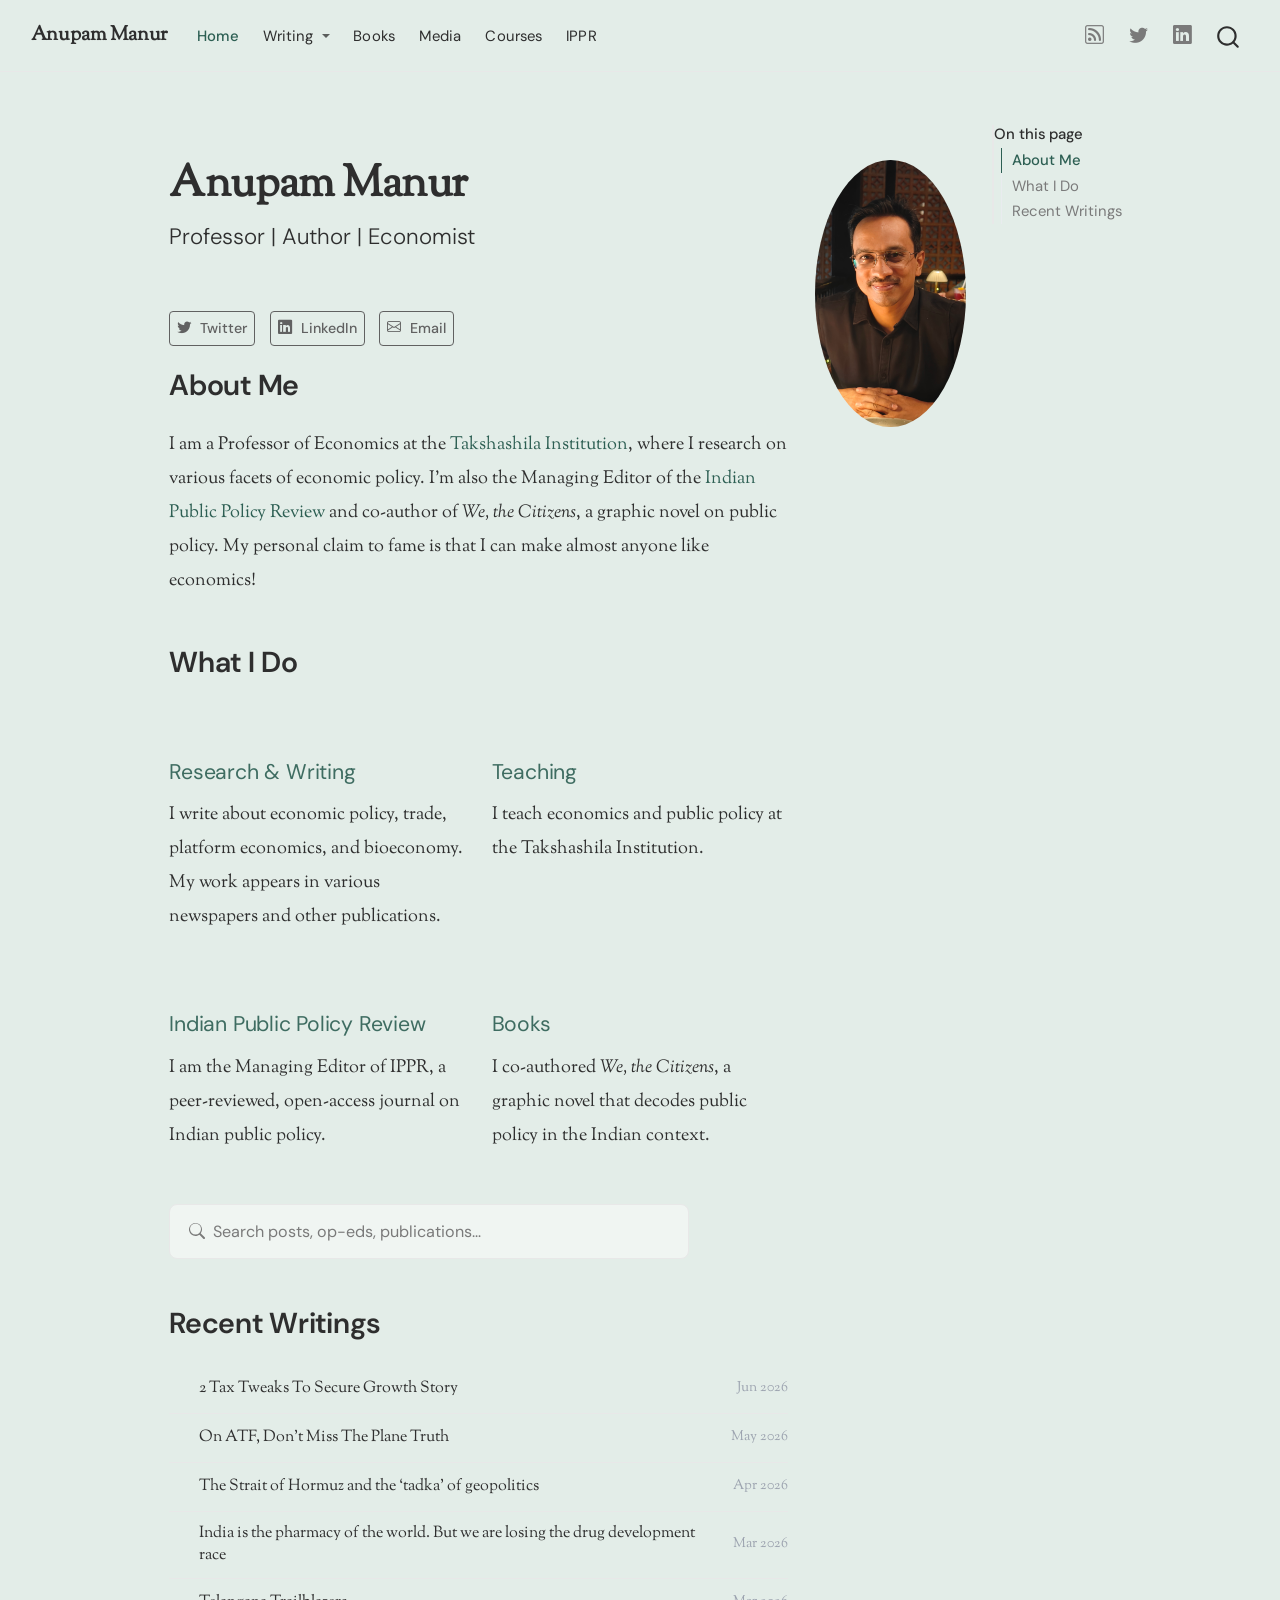
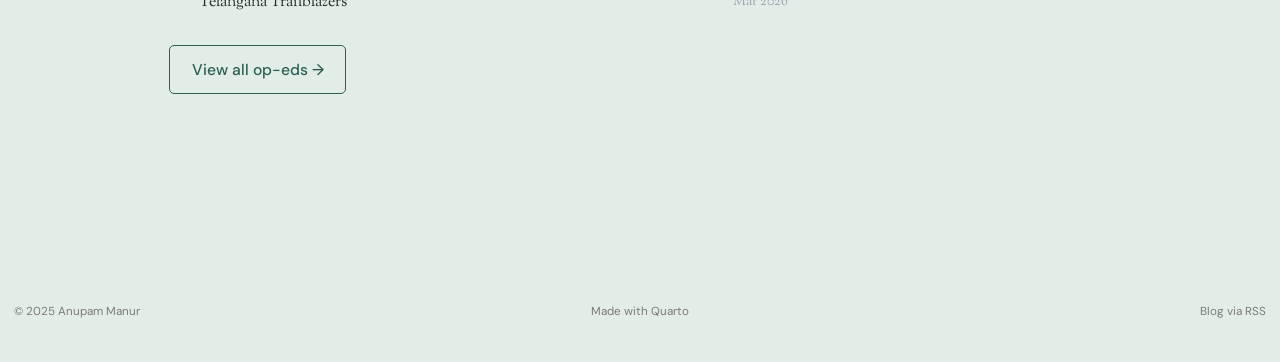
==== index.html @ e7275fc6 "deploy: 4b69097548374a6cdf8bc4b84822135b576e2208" ====
<!DOCTYPE html>
<html xmlns="http://www.w3.org/1999/xhtml" lang="en" xml:lang="en"><head>

<meta charset="utf-8">
<meta name="generator" content="quarto-1.10.18">

<meta name="viewport" content="width=device-width, initial-scale=1.0, user-scalable=yes">


<title>Anupam Manur</title>
<style>
/* Default styles provided by pandoc.
** See https://pandoc.org/MANUAL.html#variables-for-html for config info.
*/
span.smallcaps{font-variant: small-caps;}
div.columns{display: flex; gap: 1.5em;}
div.column{flex: auto;}
@media screen {
div.columns{gap: min(4vw, 1.5em);}
div.column{overflow-x: auto;}
}
div.hanging-indent{margin-left: 1.5em; text-indent: -1.5em;}
ul.task-list{list-style: none;}
ul.task-list li input[type="checkbox"] {
  width: 0.8em;
  margin: 0 0.8em 0.2em -1em; /* quarto-specific, see https://github.com/quarto-dev/quarto-cli/issues/4556 */ 
  vertical-align: middle;
}
</style>


<script src="site_libs/quarto-nav/quarto-nav.js"></script>
<script src="site_libs/quarto-nav/headroom.min.js"></script>
<script src="site_libs/clipboard/clipboard.min.js"></script>
<script src="site_libs/quarto-search/autocomplete.umd.js"></script>
<script src="site_libs/quarto-search/fuse.min.js"></script>
<script src="site_libs/quarto-search/quarto-search.js"></script>
<meta name="quarto:offset" content="./">
<link href="./images/favicon.png" rel="icon" type="image/png">
<script src="site_libs/quarto-listing/list.min.js"></script>
<script src="site_libs/quarto-listing/quarto-listing.js"></script>
<script src="site_libs/quarto-html/quarto.js" type="module"></script>
<script src="site_libs/quarto-html/tabsets/tabsets.js" type="module"></script>
<script src="site_libs/quarto-html/popper.min.js"></script>
<script src="site_libs/quarto-html/tippy.umd.min.js"></script>
<link href="site_libs/quarto-html/tippy.css" rel="stylesheet">
<link href="site_libs/quarto-html/quarto-syntax-highlighting-64a204ab8560d761af7679ceaba22944.css" rel="stylesheet" id="quarto-text-highlighting-styles">
<script src="site_libs/bootstrap/bootstrap.min.js"></script>
<link href="site_libs/bootstrap/bootstrap-icons.css" rel="stylesheet">
<link href="site_libs/bootstrap/bootstrap-9bad18fc41959d80c1f8cc2a6e03bcaa.min.css" rel="stylesheet" append-hash="true" id="quarto-bootstrap" data-mode="light">
<script id="quarto-search-options" type="application/json">{
  "location": "navbar",
  "copy-button": false,
  "collapse-after": 3,
  "panel-placement": "end",
  "type": "overlay",
  "limit": 50,
  "keyboard-shortcut": [
    "f",
    "/",
    "s"
  ],
  "show-item-context": false,
  "language": {
    "search-no-results-text": "No results",
    "search-matching-documents-text": "matching documents",
    "search-copy-link-title": "Copy link to search",
    "search-hide-matches-text": "Hide additional matches",
    "search-more-match-text": "more match in this document",
    "search-more-matches-text": "more matches in this document",
    "search-clear-button-title": "Clear",
    "search-text-placeholder": "",
    "search-detached-cancel-button-title": "Cancel",
    "search-submit-button-title": "Submit",
    "search-label": "Search"
  }
}</script>
<script>

  window.document.addEventListener("DOMContentLoaded", function (_event) {
    const listingTargetEl = window.document.querySelector('#listing-recent-writings .list');
    if (!listingTargetEl) {
      // No listing discovered, do not attach.
      return; 
    }

    const options = {
      valueNames: ['listing-title','listing-date','listing-description','listing-categories',{ data: ['index'] },{ data: ['categories'] },{ data: ['listing-date-sort'] }],
      page: 25,
    pagination: { item: "<li class='page-item'><a class='page page-link' href='#'></a></li>" },
      searchColumns: ["listing-title","listing-date","listing-description","listing-categories"],
    };

    window['quarto-listings'] = window['quarto-listings'] || {};
    window['quarto-listings']['listing-recent-writings'] = new List('listing-recent-writings', options);

    if (window['quarto-listing-loaded']) {
      window['quarto-listing-loaded']();
    }
  });

  window.addEventListener('hashchange',() => {
    if (window['quarto-listing-loaded']) {
      window['quarto-listing-loaded']();
    }
  })
  </script>
<script async="" src="https://www.googletagmanager.com/gtag/js?id=G-LBS91V0JQH"></script>

<script type="text/javascript">

window.dataLayer = window.dataLayer || [];
function gtag(){dataLayer.push(arguments);}
gtag('js', new Date());
gtag('config', 'G-LBS91V0JQH', { 'anonymize_ip': true});
</script>
<style>html{ scroll-behavior: smooth; }</style>

  <script src="https://cdnjs.cloudflare.com/polyfill/v3/polyfill.min.js?features=es6"></script>
  <script defer="" src="https://cdn.jsdelivr.net/npm/mathjax@4/tex-chtml.js" type="text/javascript"></script>

<script type="text/javascript">
const typesetMath = (el) => {
  if (window.MathJax) {
    // MathJax Typeset
    window.MathJax.typeset([el]);
  } else if (window.katex) {
    // KaTeX Render
    var mathElements = el.getElementsByClassName("math");
    var macros = [];
    for (var i = 0; i < mathElements.length; i++) {
      var texText = mathElements[i].firstChild;
      if (mathElements[i].tagName == "SPAN" && texText && texText.data) {
        window.katex.render(texText.data, mathElements[i], {
          displayMode: mathElements[i].classList.contains('display'),
          throwOnError: false,
          macros: macros,
          fleqn: false
        });
      }
    }
  }
}
window.Quarto = {
  typesetMath
};
</script>

<meta property="og:title" content="Anupam Manur">
<meta property="og:description" content="Economics professor, author, and policy researcher at the Takshashila Institution. Research on economic policy, trade, platform economics, and bioeconomy.">
<meta property="og:image" content="https://anupammanur.com/images/anupam-profile.jpeg">
<meta property="og:site_name" content="Anupam Manur">
<meta name="twitter:title" content="Anupam Manur">
<meta name="twitter:description" content="Economics professor, author, and policy researcher at the Takshashila Institution. Research on economic policy, trade, platform economics, and bioeconomy.">
<meta name="twitter:image" content="https://anupammanur.com/images/anupam-profile.jpeg">
<meta name="twitter:creator" content="@anupammanur">
<meta name="twitter:card" content="summary_large_image">
</head>

<body class="nav-fixed quarto-light">

<div id="quarto-search-results"></div>
  <header id="quarto-header" class="headroom fixed-top">
    <nav class="navbar navbar-expand-lg " data-bs-theme="dark">
      <div class="navbar-container container-fluid">
      <div class="navbar-brand-container mx-auto">
    <a class="navbar-brand" href="./index.html">
    <span class="navbar-title">Anupam Manur</span>
    </a>
  </div>
            <div id="quarto-search" class="" title="Search"></div>
          <button class="navbar-toggler" type="button" data-bs-toggle="collapse" data-bs-target="#navbarCollapse" aria-controls="navbarCollapse" role="menu" aria-expanded="false" aria-label="Toggle navigation" onclick="if (window.quartoToggleHeadroom) { window.quartoToggleHeadroom(); }">
  <span class="navbar-toggler-icon"></span>
</button>
          <div class="collapse navbar-collapse" id="navbarCollapse">
            <ul class="navbar-nav navbar-nav-scroll me-auto">
  <li class="nav-item">
    <a class="nav-link active" href="./index.html" aria-current="page"> 
<span class="menu-text">Home</span></a>
  </li>  
  <li class="nav-item dropdown ">
    <a class="nav-link dropdown-toggle" href="#" id="nav-menu-writing" role="link" data-bs-toggle="dropdown" aria-expanded="false">
 <span class="menu-text">Writing</span>
    </a>
    <ul class="dropdown-menu" aria-labelledby="nav-menu-writing">    
        <li>
    <a class="dropdown-item" href="./op-eds/index.html">
 <span class="dropdown-text">Op-eds</span></a>
  </li>  
        <li>
    <a class="dropdown-item" href="./publications/index.html">
 <span class="dropdown-text">Publications</span></a>
  </li>  
        <li>
    <a class="dropdown-item" href="./blog/index.html">
 <span class="dropdown-text">Blog</span></a>
  </li>  
    </ul>
  </li>
  <li class="nav-item">
    <a class="nav-link" href="./books.html"> 
<span class="menu-text">Books</span></a>
  </li>  
  <li class="nav-item">
    <a class="nav-link" href="./media.html"> 
<span class="menu-text">Media</span></a>
  </li>  
  <li class="nav-item">
    <a class="nav-link" href="./courses.html"> 
<span class="menu-text">Courses</span></a>
  </li>  
  <li class="nav-item">
    <a class="nav-link" href="./ippr.html"> 
<span class="menu-text">IPPR</span></a>
  </li>  
</ul>
            <ul class="navbar-nav navbar-nav-scroll ms-auto">
  <li class="nav-item compact">
    <a class="nav-link" href="./blog/index.xml"> <i class="bi bi-rss" role="img" aria-label="RSS Feed">
</i> 
<span class="menu-text"></span></a>
  </li>  
  <li class="nav-item compact">
    <a class="nav-link" href="https://twitter.com/anupammanur"> <i class="bi bi-twitter" role="img" aria-label="Twitter">
</i> 
<span class="menu-text"></span></a>
  </li>  
  <li class="nav-item compact">
    <a class="nav-link" href="https://linkedin.com/in/anupam-manur"> <i class="bi bi-linkedin" role="img" aria-label="LinkedIn">
</i> 
<span class="menu-text"></span></a>
  </li>  
</ul>
          </div> <!-- /navcollapse -->
            <div class="quarto-navbar-tools">
</div>
      </div> <!-- /container-fluid -->
    </nav>
</header>
<!-- content -->
<div id="quarto-content" class="quarto-container page-columns page-rows-contents page-layout-article page-navbar">
<!-- sidebar -->
<!-- margin-sidebar -->
    <div id="quarto-margin-sidebar" class="sidebar margin-sidebar">
        <nav id="TOC" role="doc-toc" class="toc-active">
    <h2 id="toc-title">On this page</h2>
  <ul>
  <li><a href="#about-me" id="toc-about-me" class="nav-link active" data-scroll-target="#about-me">About Me</a></li>
  <li><a href="#what-i-do" id="toc-what-i-do" class="nav-link" data-scroll-target="#what-i-do">What I Do</a></li>
  <li><a href="#recent-writings" id="toc-recent-writings" class="nav-link" data-scroll-target="#recent-writings">Recent Writings</a></li>
  </ul>
</nav>
    </div>
<!-- main -->
<div class="quarto-about-solana column-body">
  <div class="about-entity">
    <div class="entity-contents">
      <header id="title-block-header" class="quarto-title-block default">
<div class="quarto-title">
<h1 class="title">Anupam Manur</h1>
<p class="subtitle lead">Professor | Author | Economist</p>
</div>
<div class="quarto-title-meta">
  </div>
</header> <div class="about-links">
  <a href="https://x.com/anupammanur" class="about-link" rel="" target="">
    <i class="bi bi-twitter"></i>
     <span class="about-link-text">Twitter</span>
  </a>
  <a href="https://www.linkedin.com/in/anupam-manur/" class="about-link" rel="" target="">
    <i class="bi bi-linkedin"></i>
     <span class="about-link-text">LinkedIn</span>
  </a>
  <a href="mailto:anupam@takshashila.org.in" class="about-link" rel="" target="">
    <i class="bi bi-envelope"></i>
     <span class="about-link-text">Email</span>
  </a>
</div>
      <div class="about-contents"><main class="content" id="quarto-document-content">

<section id="about-me" class="level2">
<h2 data-anchor-id="about-me">About Me</h2>
<p>I am a Professor of Economics at the <a href="https://takshashila.org.in">Takshashila Institution</a>, where I research on various facets of economic policy. I’m also the Managing Editor of the <a href="./ippr.html">Indian Public Policy Review</a> and co-author of <em>We, the Citizens</em>, a graphic novel on public policy. My personal claim to fame is that I can make almost anyone like economics!</p>
</section>
<section id="what-i-do" class="level2">
<h2 data-anchor-id="what-i-do">What I Do</h2>
<div class="grid">
<section id="research-writing" class="level3 g-col-6">
<h3 data-anchor-id="research-writing"><a href="publications/">Research &amp; Writing</a></h3>
<p>I write about economic policy, trade, platform economics, and bioeconomy. My work appears in various newspapers and other publications.</p>
</section>
<section id="teaching" class="level3 g-col-6">
<h3 data-anchor-id="teaching"><a href="./courses.html">Teaching</a></h3>
<p>I teach economics and public policy at the Takshashila Institution.</p>
</section>
<section id="indian-public-policy-review" class="level3 g-col-6">
<h3 data-anchor-id="indian-public-policy-review"><a href="./ippr.html">Indian Public Policy Review</a></h3>
<p>I am the Managing Editor of IPPR, a peer-reviewed, open-access journal on Indian public policy.</p>
</section>
<section id="books" class="level3 g-col-6">
<h3 data-anchor-id="books"><a href="./books.html">Books</a></h3>
<p>I co-authored <em>We, the Citizens</em>, a graphic novel that decodes public policy in the Indian context.</p>
</section>
</div>
<div class="home-search-bar">
  <button class="home-search-trigger" onclick="
    var el = document.querySelector('#quarto-search button') ||
             document.querySelector('.aa-DetachedSearchButton') ||
             document.querySelector('[title=Search]');
    if (el) { el.click(); }
  ">
    <svg xmlns="http://www.w3.org/2000/svg" width="16" height="16" fill="currentColor" viewbox="0 0 16 16" style="margin-right:0.5rem;vertical-align:-2px"><path d="M11.742 10.344a6.5 6.5 0 1 0-1.397 1.398h-.001q.044.06.098.115l3.85 3.85a1 1 0 0 0 1.415-1.414l-3.85-3.85a1 1 0 0 0-.115-.099zm-5.242 1.156a5.5 5.5 0 1 1 0-11 5.5 5.5 0 0 1 0 11"></path></svg>
    Search posts, op-eds, publications…
  </button>
</div>
</section>
<section id="recent-writings" class="level2">
<h2 data-anchor-id="recent-writings">Recent Writings</h2>
<div id="listing-recent-writings" class="quarto-listing quarto-listing-container-custom">
<div class="oped-home-item">
<p><a href="https://timesofindia.indiatimes.com/toi-plus/business-economy/2-tax-tweaks-to-secure-growth-story/articleshow/131424878.cms" target="_blank" rel="noopener noreferrer" class="oped-home-link"> <span class="oped-pub-icon-wrap"> <img src="https://www.google.com/s2/favicons?sz=32&amp;domain=timesofindia.indiatimes.com" class="oped-pub-icon" alt="Times of India" width="16" height="16" onerror="this.style.display='none'"> </span> <span class="oped-title">2 Tax Tweaks To Secure Growth Story</span> <span class="oped-date">Jun 2026</span> </a></p>
</div>
<div class="oped-home-item">
<p><a href="https://timesofindia.indiatimes.com/blogs/toi-edit-page/on-atf-dont-miss-the-plane-truth" target="_blank" rel="noopener noreferrer" class="oped-home-link"> <span class="oped-pub-icon-wrap"> <img src="https://www.google.com/s2/favicons?sz=32&amp;domain=timesofindia.indiatimes.com" class="oped-pub-icon" alt="Times of India" width="16" height="16" onerror="this.style.display='none'"> </span> <span class="oped-title">On ATF, Don’t Miss The Plane Truth</span> <span class="oped-date">May 2026</span> </a></p>
</div>
<div class="oped-home-item">
<p><a href="https://indianexpress.com/article/opinion/columns/the-strait-of-hormuz-lpg-condom-coke-cooking-urea-war-iran-10656739" target="_blank" rel="noopener noreferrer" class="oped-home-link"> <span class="oped-pub-icon-wrap"> <img src="https://www.google.com/s2/favicons?sz=32&amp;domain=indianexpress.com" class="oped-pub-icon" alt="Indian Express" width="16" height="16" onerror="this.style.display='none'"> </span> <span class="oped-title">The Strait of Hormuz and the ‘tadka’ of geopolitics</span> <span class="oped-date">Apr 2026</span> </a></p>
</div>
<div class="oped-home-item">
<p><a href="https://indianexpress.com/article/opinion/columns/india-is-pharmacy-of-world-but-losing-drug-development-race-10610013/" target="_blank" rel="noopener noreferrer" class="oped-home-link"> <span class="oped-pub-icon-wrap"> <img src="https://www.google.com/s2/favicons?sz=32&amp;domain=indianexpress.com" class="oped-pub-icon" alt="Indian Express" width="16" height="16" onerror="this.style.display='none'"> </span> <span class="oped-title">India is the pharmacy of the world. But we are losing the drug development race</span> <span class="oped-date">Mar 2026</span> </a></p>
</div>
<div class="oped-home-item">
<p><a href="https://timesofindia.indiatimes.com/blogs/toi-edit-page/telangana-trailblazers/" target="_blank" rel="noopener noreferrer" class="oped-home-link"> <span class="oped-pub-icon-wrap"> <img src="https://www.google.com/s2/favicons?sz=32&amp;domain=timesofindia.indiatimes.com" class="oped-pub-icon" alt="Times of India" width="16" height="16" onerror="this.style.display='none'"> </span> <span class="oped-title">Telangana Trailblazers</span> <span class="oped-date">Mar 2026</span> </a></p>
</div>
<div class="listing-no-matching d-none">No matching items</div>
</div>
<a href="op-eds/" class="btn btn-outline-primary">View all op-eds →</a>


</section>
</main></div>
    </div>
    <img src="images/anupam-profile.jpeg" class="about-image
  round " style="height: 15em; width: 15em;">
  </div>
</div>
 <!-- /main -->
<script id="quarto-html-after-body" type="application/javascript">
  window.document.addEventListener("DOMContentLoaded", function (event) {
    const isCodeAnnotation = (el) => {
      for (const clz of el.classList) {
        if (clz.startsWith('code-annotation-')) {                     
          return true;
        }
      }
      return false;
    }
    const onCopySuccess = function(e) {
      // button target
      const button = e.trigger;
      // don't keep focus
      button.blur();
      // flash "checked"
      button.classList.add('code-copy-button-checked');
      var currentTitle = button.getAttribute("title");
      button.setAttribute("title", "Copied!");
      let tooltip;
      if (window.bootstrap) {
        button.setAttribute("data-bs-toggle", "tooltip");
        button.setAttribute("data-bs-placement", "left");
        button.setAttribute("data-bs-title", "Copied!");
        tooltip = new bootstrap.Tooltip(button, 
          { trigger: "manual", 
            customClass: "code-copy-button-tooltip",
            offset: [0, -8]});
        tooltip.show();    
      }
      setTimeout(function() {
        if (tooltip) {
          tooltip.hide();
          button.removeAttribute("data-bs-title");
          button.removeAttribute("data-bs-toggle");
          button.removeAttribute("data-bs-placement");
        }
        button.setAttribute("title", currentTitle);
        button.classList.remove('code-copy-button-checked');
      }, 1000);
      // clear code selection
      e.clearSelection();
    }
    const getTextToCopy = function(trigger) {
      const outerScaffold = trigger.parentElement.cloneNode(true);
      const codeEl = outerScaffold.querySelector('code');
      for (const childEl of codeEl.children) {
        if (isCodeAnnotation(childEl)) {
          childEl.remove();
        }
      }
      return codeEl.innerText;
    }
    const clipboard = new window.ClipboardJS('.code-copy-button:not([data-in-quarto-modal])', {
      text: getTextToCopy
    });
    clipboard.on('success', onCopySuccess);
    if (window.document.getElementById('quarto-embedded-source-code-modal')) {
      const clipboardModal = new window.ClipboardJS('.code-copy-button[data-in-quarto-modal]', {
        text: getTextToCopy,
        container: window.document.getElementById('quarto-embedded-source-code-modal')
      });
      clipboardModal.on('success', onCopySuccess);
    }
      var localhostRegex = new RegExp(/^(?:http|https):\/\/localhost\:?[0-9]*\//);
      var mailtoRegex = new RegExp(/^mailto:/);
        var filterRegex = new RegExp("https:\/\/anupammanur\.com");
      var isInternal = (href) => {
          return filterRegex.test(href) || localhostRegex.test(href) || mailtoRegex.test(href);
      }
      // Inspect non-navigation links and adorn them if external
     var links = window.document.querySelectorAll('a[href]:not(.nav-link):not(.navbar-brand):not(.toc-action):not(.sidebar-link):not(.sidebar-item-toggle):not(.pagination-link):not(.no-external):not([aria-hidden]):not(.dropdown-item):not(.quarto-navigation-tool):not(.about-link)');
      for (var i=0; i<links.length; i++) {
        const link = links[i];
        if (!isInternal(link.href)) {
          // undo the damage that might have been done by quarto-nav.js in the case of
          // links that we want to consider external
          if (link.dataset.originalHref !== undefined) {
            link.href = link.dataset.originalHref;
          }
            // target, if specified
            link.setAttribute("target", "_blank");
            if (link.getAttribute("rel") === null) {
              link.setAttribute("rel", "noopener");
            }
        }
      }
    function tippyHover(el, contentFn, onTriggerFn, onUntriggerFn) {
      const config = {
        allowHTML: true,
        maxWidth: 500,
        delay: 100,
        arrow: false,
        appendTo: function(el) {
            return el.parentElement;
        },
        interactive: true,
        interactiveBorder: 10,
        theme: 'quarto',
        placement: 'bottom-start',
      };
      if (contentFn) {
        config.content = contentFn;
      }
      if (onTriggerFn) {
        config.onTrigger = onTriggerFn;
      }
      if (onUntriggerFn) {
        config.onUntrigger = onUntriggerFn;
      }
      window.tippy(el, config); 
    }
    const noterefs = window.document.querySelectorAll('a[role="doc-noteref"]');
    for (var i=0; i<noterefs.length; i++) {
      const ref = noterefs[i];
      tippyHover(ref, function() {
        // use id or data attribute instead here
        let href = ref.getAttribute('data-footnote-href') || ref.getAttribute('href');
        try { href = new URL(href).hash; } catch {}
        const id = href.replace(/^#\/?/, "");
        const note = window.document.getElementById(id);
        if (note) {
          return note.innerHTML;
        } else {
          return "";
        }
      });
    }
    const xrefs = window.document.querySelectorAll('a.quarto-xref');
    const processXRef = (id, note) => {
      // Strip column container classes
      const stripColumnClz = (el) => {
        el.classList.remove("page-full", "page-columns");
        if (el.children) {
          for (const child of el.children) {
            stripColumnClz(child);
          }
        }
      }
      stripColumnClz(note)
      if (id === null || id.startsWith('sec-')) {
        // Special case sections, only their first couple elements
        const container = document.createElement("div");
        if (note.children && note.children.length > 2) {
          container.appendChild(note.children[0].cloneNode(true));
          for (let i = 1; i < note.children.length; i++) {
            const child = note.children[i];
            if (child.tagName === "P" && child.innerText === "") {
              continue;
            } else {
              container.appendChild(child.cloneNode(true));
              break;
            }
          }
          if (window.Quarto?.typesetMath) {
            window.Quarto.typesetMath(container);
          }
          return container.innerHTML
        } else {
          if (window.Quarto?.typesetMath) {
            window.Quarto.typesetMath(note);
          }
          return note.innerHTML;
        }
      } else {
        // Remove any anchor links if they are present
        const anchorLink = note.querySelector('a.anchorjs-link');
        if (anchorLink) {
          anchorLink.remove();
        }
        if (window.Quarto?.typesetMath) {
          window.Quarto.typesetMath(note);
        }
        if (note.classList.contains("callout")) {
          return note.outerHTML;
        } else {
          return note.innerHTML;
        }
      }
    }
    for (var i=0; i<xrefs.length; i++) {
      const xref = xrefs[i];
      tippyHover(xref, undefined, function(instance) {
        instance.disable();
        let url = xref.getAttribute('href');
        let hash = undefined; 
        if (url.startsWith('#')) {
          hash = url;
        } else {
          try { hash = new URL(url).hash; } catch {}
        }
        if (hash) {
          const id = hash.replace(/^#\/?/, "");
          const note = window.document.getElementById(id);
          if (note !== null) {
            try {
              const html = processXRef(id, note.cloneNode(true));
              instance.setContent(html);
            } finally {
              instance.enable();
              instance.show();
            }
          } else {
            // See if we can fetch this
            fetch(url.split('#')[0])
            .then(res => res.text())
            .then(html => {
              const parser = new DOMParser();
              const htmlDoc = parser.parseFromString(html, "text/html");
              const note = htmlDoc.getElementById(id);
              if (note !== null) {
                const html = processXRef(id, note);
                instance.setContent(html);
              } 
            }).finally(() => {
              instance.enable();
              instance.show();
            });
          }
        } else {
          // See if we can fetch a full url (with no hash to target)
          // This is a special case and we should probably do some content thinning / targeting
          fetch(url)
          .then(res => res.text())
          .then(html => {
            const parser = new DOMParser();
            const htmlDoc = parser.parseFromString(html, "text/html");
            const note = htmlDoc.querySelector('main.content');
            if (note !== null) {
              // This should only happen for chapter cross references
              // (since there is no id in the URL)
              // remove the first header
              if (note.children.length > 0 && note.children[0].tagName === "HEADER") {
                note.children[0].remove();
              }
              const html = processXRef(null, note);
              instance.setContent(html);
            } 
          }).finally(() => {
            instance.enable();
            instance.show();
          });
        }
      }, function(instance) {
      });
    }
        let selectedAnnoteEl;
        const selectorForAnnotation = ( cell, annotation) => {
          let cellAttr = 'data-code-cell="' + cell + '"';
          let lineAttr = 'data-code-annotation="' +  annotation + '"';
          const selector = 'span[' + cellAttr + '][' + lineAttr + ']';
          return selector;
        }
        const selectCodeLines = (annoteEl) => {
          const doc = window.document;
          const targetCell = annoteEl.getAttribute("data-target-cell");
          const targetAnnotation = annoteEl.getAttribute("data-target-annotation");
          const annoteSpan = window.document.querySelector(selectorForAnnotation(targetCell, targetAnnotation));
          const lines = annoteSpan.getAttribute("data-code-lines").split(",");
          const lineIds = lines.map((line) => {
            return targetCell + "-" + line;
          })
          let top = null;
          let height = null;
          let parent = null;
          if (lineIds.length > 0) {
              //compute the position of the single el (top and bottom and make a div)
              const el = window.document.getElementById(lineIds[0]);
              top = el.offsetTop;
              height = el.offsetHeight;
              parent = el.parentElement.parentElement;
            if (lineIds.length > 1) {
              const lastEl = window.document.getElementById(lineIds[lineIds.length - 1]);
              const bottom = lastEl.offsetTop + lastEl.offsetHeight;
              height = bottom - top;
            }
            if (top !== null && height !== null && parent !== null) {
              // cook up a div (if necessary) and position it 
              let div = window.document.getElementById("code-annotation-line-highlight");
              if (div === null) {
                div = window.document.createElement("div");
                div.setAttribute("id", "code-annotation-line-highlight");
                div.style.position = 'absolute';
                parent.appendChild(div);
              }
              div.style.top = top - 2 + "px";
              div.style.height = height + 4 + "px";
              div.style.left = 0;
              let gutterDiv = window.document.getElementById("code-annotation-line-highlight-gutter");
              if (gutterDiv === null) {
                gutterDiv = window.document.createElement("div");
                gutterDiv.setAttribute("id", "code-annotation-line-highlight-gutter");
                gutterDiv.style.position = 'absolute';
                const codeCell = window.document.getElementById(targetCell);
                const gutter = codeCell.querySelector('.code-annotation-gutter');
                gutter.appendChild(gutterDiv);
              }
              gutterDiv.style.top = top - 2 + "px";
              gutterDiv.style.height = height + 4 + "px";
            }
            selectedAnnoteEl = annoteEl;
          }
        };
        const unselectCodeLines = () => {
          const elementsIds = ["code-annotation-line-highlight", "code-annotation-line-highlight-gutter"];
          elementsIds.forEach((elId) => {
            const div = window.document.getElementById(elId);
            if (div) {
              div.remove();
            }
          });
          selectedAnnoteEl = undefined;
        };
          // Handle positioning of the toggle
      window.addEventListener(
        "resize",
        throttle(() => {
          elRect = undefined;
          if (selectedAnnoteEl) {
            selectCodeLines(selectedAnnoteEl);
          }
        }, 10)
      );
      function throttle(fn, ms) {
      let throttle = false;
      let timer;
        return (...args) => {
          if(!throttle) { // first call gets through
              fn.apply(this, args);
              throttle = true;
          } else { // all the others get throttled
              if(timer) clearTimeout(timer); // cancel #2
              timer = setTimeout(() => {
                fn.apply(this, args);
                timer = throttle = false;
              }, ms);
          }
        };
      }
        // Attach click handler to the DT
        const annoteDls = window.document.querySelectorAll('dt[data-target-cell]');
        for (const annoteDlNode of annoteDls) {
          annoteDlNode.addEventListener('click', (event) => {
            const clickedEl = event.target;
            if (clickedEl !== selectedAnnoteEl) {
              unselectCodeLines();
              const activeEl = window.document.querySelector('dt[data-target-cell].code-annotation-active');
              if (activeEl) {
                activeEl.classList.remove('code-annotation-active');
              }
              selectCodeLines(clickedEl);
              clickedEl.classList.add('code-annotation-active');
            } else {
              // Unselect the line
              unselectCodeLines();
              clickedEl.classList.remove('code-annotation-active');
            }
          });
        }
    const findCites = (el) => {
      const parentEl = el.parentElement;
      if (parentEl) {
        const cites = parentEl.dataset.cites;
        if (cites) {
          return {
            el,
            cites: cites.split(' ')
          };
        } else {
          return findCites(el.parentElement)
        }
      } else {
        return undefined;
      }
    };
    var bibliorefs = window.document.querySelectorAll('a[role="doc-biblioref"]');
    for (var i=0; i<bibliorefs.length; i++) {
      const ref = bibliorefs[i];
      const citeInfo = findCites(ref);
      if (citeInfo) {
        tippyHover(citeInfo.el, function() {
          var popup = window.document.createElement('div');
          citeInfo.cites.forEach(function(cite) {
            var citeDiv = window.document.createElement('div');
            citeDiv.classList.add('hanging-indent');
            citeDiv.classList.add('csl-entry');
            var biblioDiv = window.document.getElementById('ref-' + cite);
            if (biblioDiv) {
              citeDiv.innerHTML = biblioDiv.innerHTML;
            }
            popup.appendChild(citeDiv);
          });
          return popup.innerHTML;
        });
      }
    }
  });
  </script>
</div> <!-- /content -->
<footer class="footer">
  <div class="nav-footer">
    <div class="nav-footer-left">
<p>© 2025 Anupam Manur</p>
</div>   
    <div class="nav-footer-center">
<p>Made with <a href="https://quarto.org">Quarto</a></p>
</div>
    <div class="nav-footer-right">
<p><a href="blog/index.xml">Blog via RSS</a></p>
</div>
  </div>
</footer>




<script src="site_libs/quarto-html/zenscroll-min.js"></script>
</body></html>
---- site_libs/quarto-html/tippy.css ----
.tippy-box[data-animation=fade][data-state=hidden]{opacity:0}[data-tippy-root]{max-width:calc(100vw - 10px)}.tippy-box{position:relative;background-color:#333;color:#fff;border-radius:4px;font-size:14px;line-height:1.4;white-space:normal;outline:0;transition-property:transform,visibility,opacity}.tippy-box[data-placement^=top]>.tippy-arrow{bottom:0}.tippy-box[data-placement^=top]>.tippy-arrow:before{bottom:-7px;left:0;border-width:8px 8px 0;border-top-color:initial;transform-origin:center top}.tippy-box[data-placement^=bottom]>.tippy-arrow{top:0}.tippy-box[data-placement^=bottom]>.tippy-arrow:before{top:-7px;left:0;border-width:0 8px 8px;border-bottom-color:initial;transform-origin:center bottom}.tippy-box[data-placement^=left]>.tippy-arrow{right:0}.tippy-box[data-placement^=left]>.tippy-arrow:before{border-width:8px 0 8px 8px;border-left-color:initial;right:-7px;transform-origin:center left}.tippy-box[data-placement^=right]>.tippy-arrow{left:0}.tippy-box[data-placement^=right]>.tippy-arrow:before{left:-7px;border-width:8px 8px 8px 0;border-right-color:initial;transform-origin:center right}.tippy-box[data-inertia][data-state=visible]{transition-timing-function:cubic-bezier(.54,1.5,.38,1.11)}.tippy-arrow{width:16px;height:16px;color:#333}.tippy-arrow:before{content:"";position:absolute;border-color:transparent;border-style:solid}.tippy-content{position:relative;padding:5px 9px;z-index:1}
---- site_libs/quarto-html/quarto-syntax-highlighting-64a204ab8560d761af7679ceaba22944.css ----
/* quarto syntax highlight colors */
:root {
  --quarto-hl-ot-color: #003B4F;
  --quarto-hl-at-color: #657422;
  --quarto-hl-ss-color: #20794D;
  --quarto-hl-an-color: #5E5E5E;
  --quarto-hl-fu-color: #4758AB;
  --quarto-hl-st-color: #20794D;
  --quarto-hl-cf-color: #003B4F;
  --quarto-hl-op-color: #5E5E5E;
  --quarto-hl-er-color: #AD0000;
  --quarto-hl-bn-color: #AD0000;
  --quarto-hl-al-color: #AD0000;
  --quarto-hl-va-color: #111111;
  --quarto-hl-bu-color: inherit;
  --quarto-hl-ex-color: inherit;
  --quarto-hl-pp-color: #AD0000;
  --quarto-hl-in-color: #5E5E5E;
  --quarto-hl-vs-color: #20794D;
  --quarto-hl-wa-color: #5E5E5E;
  --quarto-hl-do-color: #5E5E5E;
  --quarto-hl-im-color: #00769E;
  --quarto-hl-ch-color: #20794D;
  --quarto-hl-dt-color: #AD0000;
  --quarto-hl-fl-color: #AD0000;
  --quarto-hl-co-color: #5E5E5E;
  --quarto-hl-cv-color: #5E5E5E;
  --quarto-hl-cn-color: #8f5902;
  --quarto-hl-sc-color: #5E5E5E;
  --quarto-hl-dv-color: #AD0000;
  --quarto-hl-kw-color: #003B4F;
}

/* other quarto variables */
:root {
  --quarto-font-monospace: SFMono-Regular, Menlo, Monaco, Consolas, "Liberation Mono", "Courier New", monospace;
}

/* syntax highlight based on Pandoc's rules */
pre > code.sourceCode > span {
  color: #003B4F;
}

code.sourceCode > span {
  color: #003B4F;
}

div.sourceCode,
div.sourceCode pre.sourceCode {
  color: #003B4F;
}

/* Normal */
code span {
  color: #003B4F;
}

/* Alert */
code span.al {
  color: #AD0000;
  font-style: inherit;
}

/* Annotation */
code span.an {
  color: #5E5E5E;
  font-style: inherit;
}

/* Attribute */
code span.at {
  color: #657422;
  font-style: inherit;
}

/* BaseN */
code span.bn {
  color: #AD0000;
  font-style: inherit;
}

/* BuiltIn */
code span.bu {
  font-style: inherit;
}

/* ControlFlow */
code span.cf {
  color: #003B4F;
  font-weight: bold;
  font-style: inherit;
}

/* Char */
code span.ch {
  color: #20794D;
  font-style: inherit;
}

/* Constant */
code span.cn {
  color: #8f5902;
  font-style: inherit;
}

/* Comment */
code span.co {
  color: #5E5E5E;
  font-style: inherit;
}

/* CommentVar */
code span.cv {
  color: #5E5E5E;
  font-style: italic;
}

/* Documentation */
code span.do {
  color: #5E5E5E;
  font-style: italic;
}

/* DataType */
code span.dt {
  color: #AD0000;
  font-style: inherit;
}

/* DecVal */
code span.dv {
  color: #AD0000;
  font-style: inherit;
}

/* Error */
code span.er {
  color: #AD0000;
  font-style: inherit;
}

/* Extension */
code span.ex {
  font-style: inherit;
}

/* Float */
code span.fl {
  color: #AD0000;
  font-style: inherit;
}

/* Function */
code span.fu {
  color: #4758AB;
  font-style: inherit;
}

/* Import */
code span.im {
  color: #00769E;
  font-style: inherit;
}

/* Information */
code span.in {
  color: #5E5E5E;
  font-style: inherit;
}

/* Keyword */
code span.kw {
  color: #003B4F;
  font-weight: bold;
  font-style: inherit;
}

/* Operator */
code span.op {
  color: #5E5E5E;
  font-style: inherit;
}

/* Other */
code span.ot {
  color: #003B4F;
  font-style: inherit;
}

/* Preprocessor */
code span.pp {
  color: #AD0000;
  font-style: inherit;
}

/* SpecialChar */
code span.sc {
  color: #5E5E5E;
  font-style: inherit;
}

/* SpecialString */
code span.ss {
  color: #20794D;
  font-style: inherit;
}

/* String */
code span.st {
  color: #20794D;
  font-style: inherit;
}

/* Variable */
code span.va {
  color: #111111;
  font-style: inherit;
}

/* VerbatimString */
code span.vs {
  color: #20794D;
  font-style: inherit;
}

/* Warning */
code span.wa {
  color: #5E5E5E;
  font-style: italic;
}

.prevent-inlining {
  content: "</";
}

/*# sourceMappingURL=9d8d5bb603a83b8298b89080a598c93b.css.map */
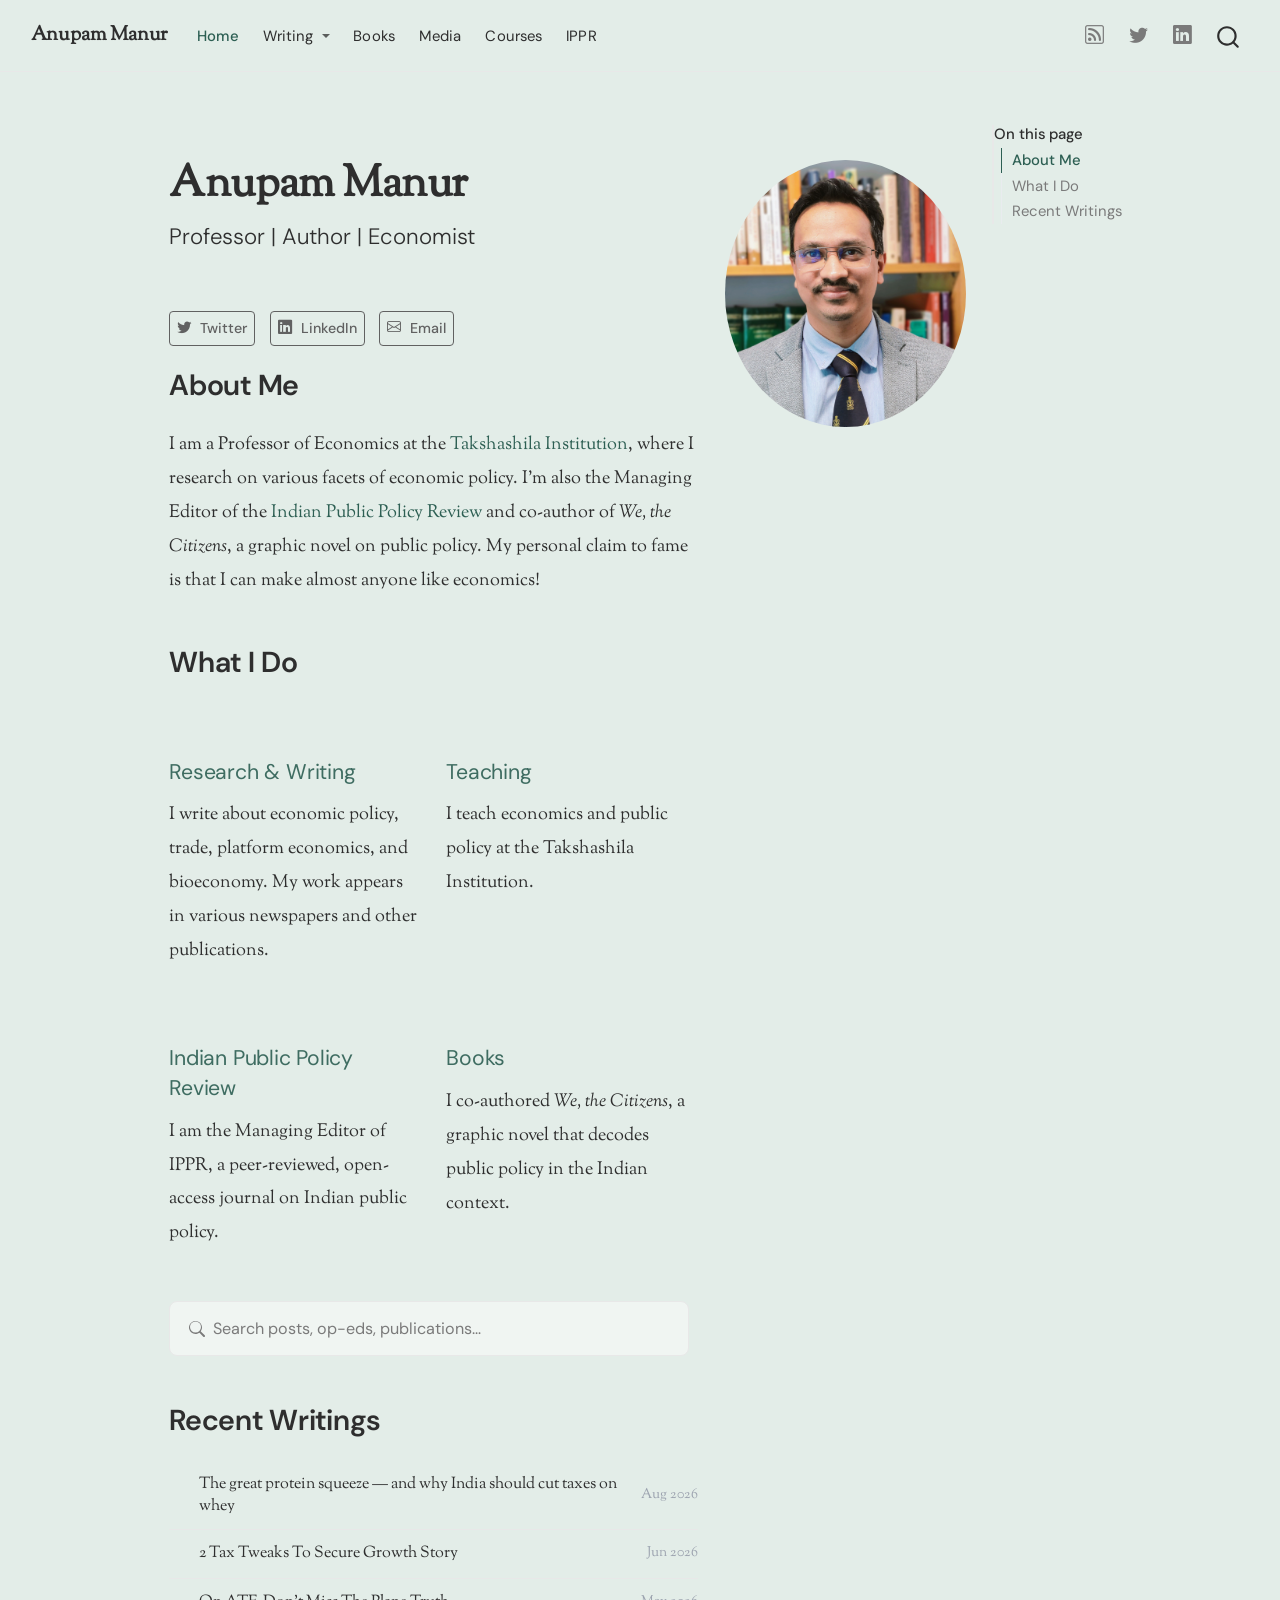
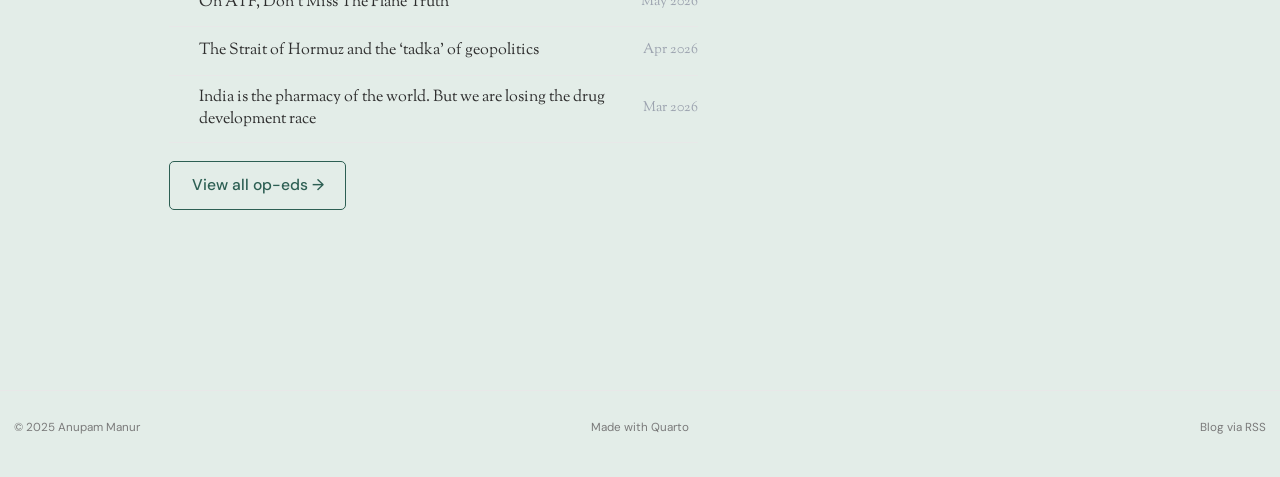
==== commit da56b33e: "deploy: 184ff0cb36c8a3171d9ff7ff79df18acb8d65f9c" ====
--- a/index.html
+++ b/index.html
@@ -318,6 +318,9 @@
 <h2 data-anchor-id="recent-writings">Recent Writings</h2>
 <div id="listing-recent-writings" class="quarto-listing quarto-listing-container-custom">
 <div class="oped-home-item">
+<p><a href="https://indianexpress.com/article/opinion/columns/the-great-protein-squeeze-and-why-india-should-cut-taxes-on-whey-10818542" target="_blank" rel="noopener noreferrer" class="oped-home-link"> <span class="oped-pub-icon-wrap"> <img src="https://www.google.com/s2/favicons?sz=32&amp;domain=indianexpress.com" class="oped-pub-icon" alt="Indian Express" width="16" height="16" onerror="this.style.display='none'"> </span> <span class="oped-title">The great protein squeeze — and why India should cut taxes on whey</span> <span class="oped-date">Aug 2026</span> </a></p>
+</div>
+<div class="oped-home-item">
 <p><a href="https://timesofindia.indiatimes.com/toi-plus/business-economy/2-tax-tweaks-to-secure-growth-story/articleshow/131424878.cms" target="_blank" rel="noopener noreferrer" class="oped-home-link"> <span class="oped-pub-icon-wrap"> <img src="https://www.google.com/s2/favicons?sz=32&amp;domain=timesofindia.indiatimes.com" class="oped-pub-icon" alt="Times of India" width="16" height="16" onerror="this.style.display='none'"> </span> <span class="oped-title">2 Tax Tweaks To Secure Growth Story</span> <span class="oped-date">Jun 2026</span> </a></p>
 </div>
 <div class="oped-home-item">
@@ -328,9 +331,6 @@
 </div>
 <div class="oped-home-item">
 <p><a href="https://indianexpress.com/article/opinion/columns/india-is-pharmacy-of-world-but-losing-drug-development-race-10610013/" target="_blank" rel="noopener noreferrer" class="oped-home-link"> <span class="oped-pub-icon-wrap"> <img src="https://www.google.com/s2/favicons?sz=32&amp;domain=indianexpress.com" class="oped-pub-icon" alt="Indian Express" width="16" height="16" onerror="this.style.display='none'"> </span> <span class="oped-title">India is the pharmacy of the world. But we are losing the drug development race</span> <span class="oped-date">Mar 2026</span> </a></p>
-</div>
-<div class="oped-home-item">
-<p><a href="https://timesofindia.indiatimes.com/blogs/toi-edit-page/telangana-trailblazers/" target="_blank" rel="noopener noreferrer" class="oped-home-link"> <span class="oped-pub-icon-wrap"> <img src="https://www.google.com/s2/favicons?sz=32&amp;domain=timesofindia.indiatimes.com" class="oped-pub-icon" alt="Times of India" width="16" height="16" onerror="this.style.display='none'"> </span> <span class="oped-title">Telangana Trailblazers</span> <span class="oped-date">Mar 2026</span> </a></p>
 </div>
 <div class="listing-no-matching d-none">No matching items</div>
 </div>
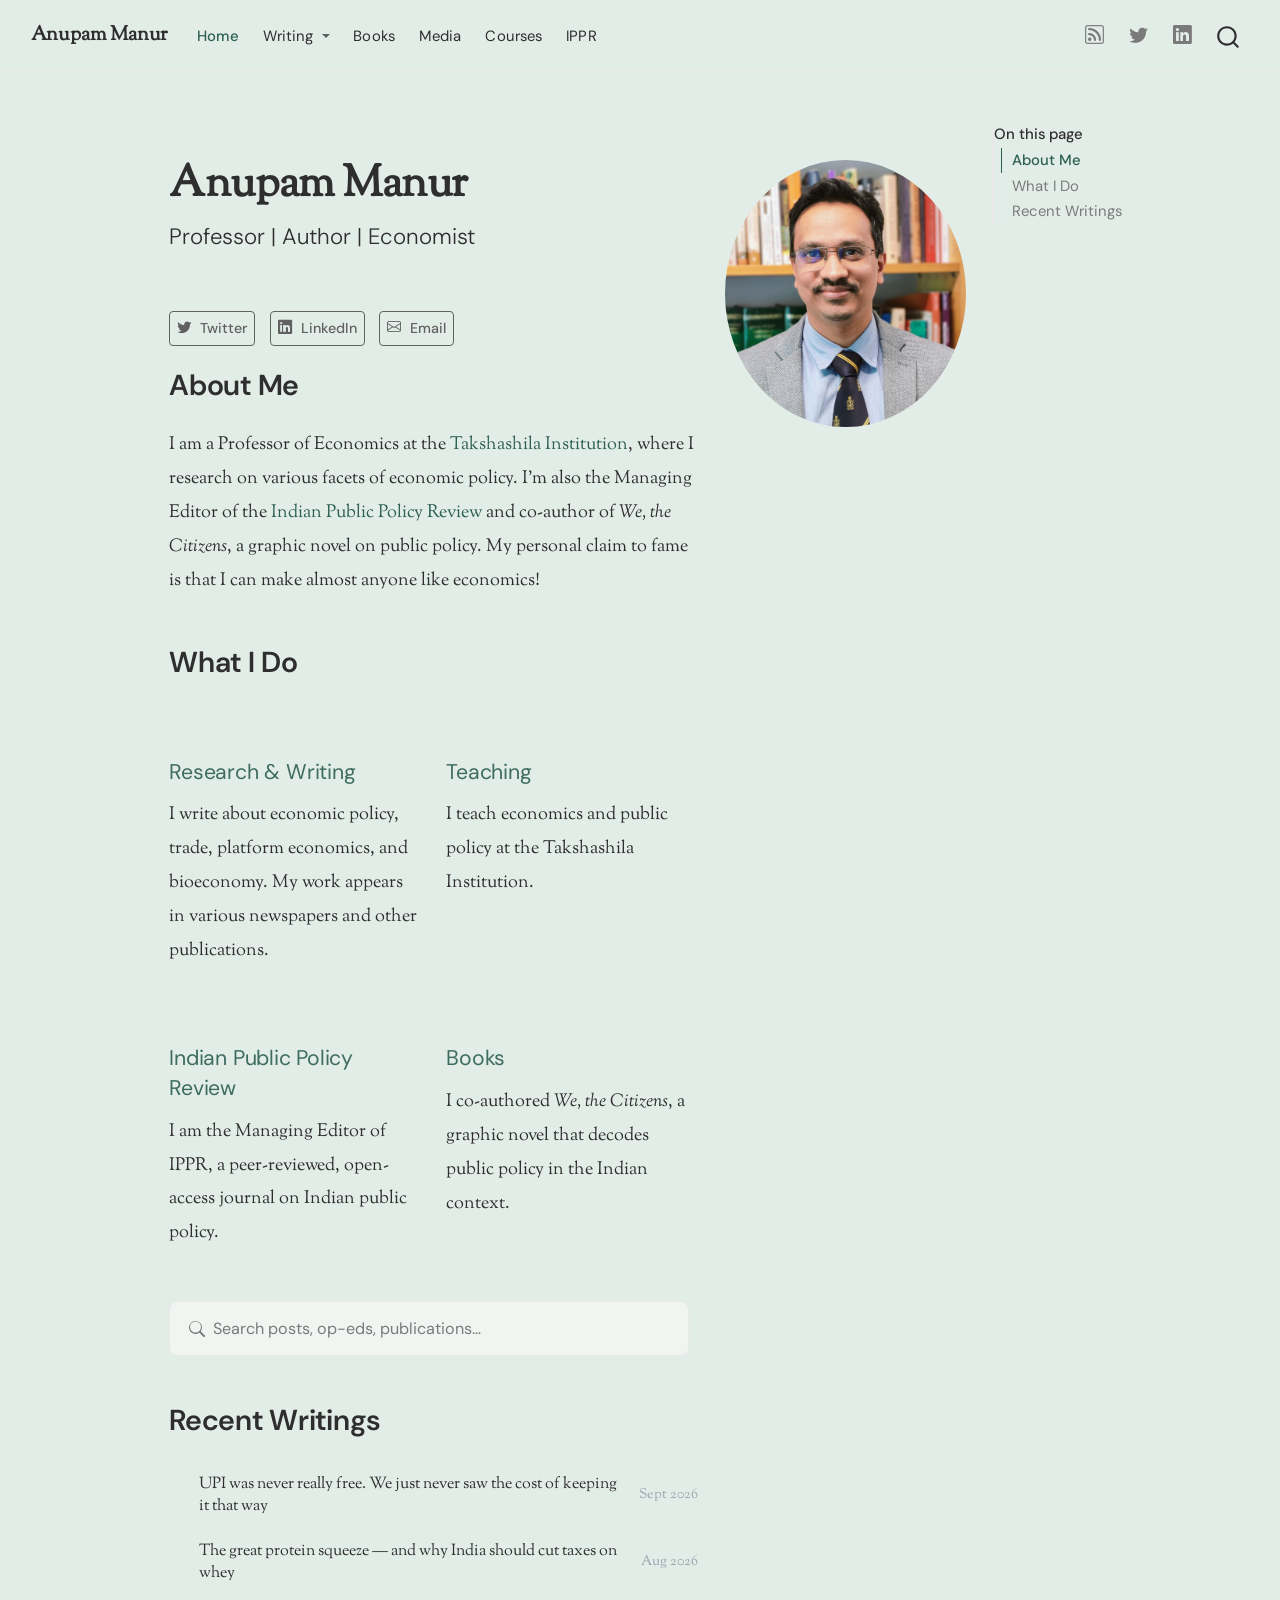
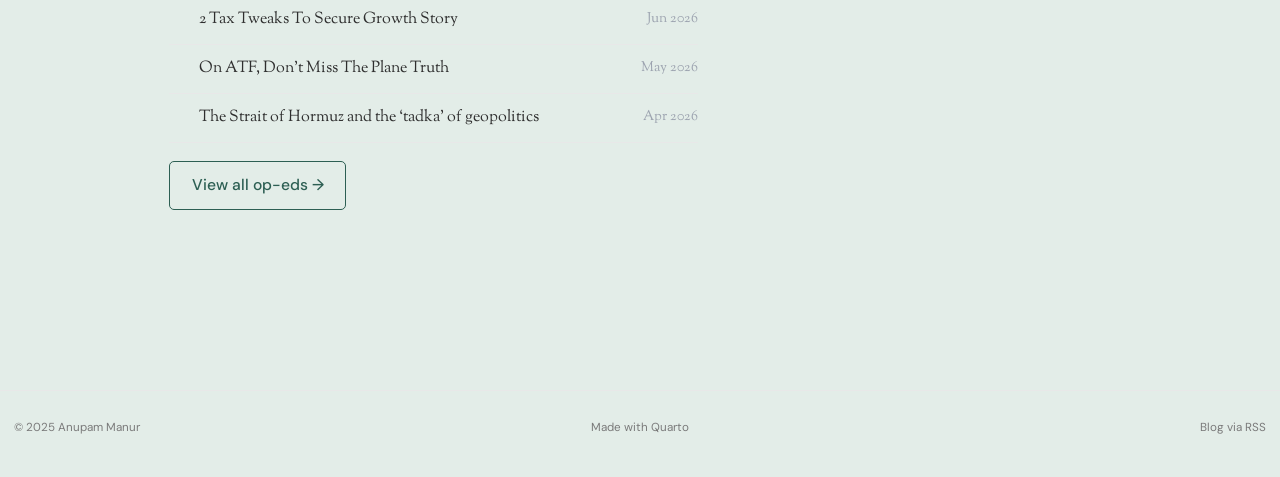
==== commit f66faae2: "deploy: fdbc3e07d69ca1af376e794df72bea2991ae6eab" ====
--- a/index.html
+++ b/index.html
@@ -47,7 +47,7 @@
 <link href="site_libs/quarto-html/quarto-syntax-highlighting-64a204ab8560d761af7679ceaba22944.css" rel="stylesheet" id="quarto-text-highlighting-styles">
 <script src="site_libs/bootstrap/bootstrap.min.js"></script>
 <link href="site_libs/bootstrap/bootstrap-icons.css" rel="stylesheet">
-<link href="site_libs/bootstrap/bootstrap-9bad18fc41959d80c1f8cc2a6e03bcaa.min.css" rel="stylesheet" append-hash="true" id="quarto-bootstrap" data-mode="light">
+<link href="site_libs/bootstrap/bootstrap-23b89bae9fe5373f5a7150c926eb3b91.min.css" rel="stylesheet" append-hash="true" id="quarto-bootstrap" data-mode="light">
 <script id="quarto-search-options" type="application/json">{
   "location": "navbar",
   "copy-button": false,
@@ -318,6 +318,9 @@
 <h2 data-anchor-id="recent-writings">Recent Writings</h2>
 <div id="listing-recent-writings" class="quarto-listing quarto-listing-container-custom">
 <div class="oped-home-item">
+<p><a href="https://timesofindia.indiatimes.com/toi-blogs/nation-notes/upi-was-never-really-free-we-just-never-saw-the-cost-of-keeping-it-that-way/articleshow/134357264.cms" target="_blank" rel="noopener noreferrer" class="oped-home-link"> <span class="oped-pub-icon-wrap"> <img src="https://www.google.com/s2/favicons?sz=32&amp;domain=timesofindia.indiatimes.com" class="oped-pub-icon" alt="Times of India" width="16" height="16" onerror="this.style.display='none'"> </span> <span class="oped-title">UPI was never really free. We just never saw the cost of keeping it that way</span> <span class="oped-date">Sept 2026</span> </a></p>
+</div>
+<div class="oped-home-item">
 <p><a href="https://indianexpress.com/article/opinion/columns/the-great-protein-squeeze-and-why-india-should-cut-taxes-on-whey-10818542" target="_blank" rel="noopener noreferrer" class="oped-home-link"> <span class="oped-pub-icon-wrap"> <img src="https://www.google.com/s2/favicons?sz=32&amp;domain=indianexpress.com" class="oped-pub-icon" alt="Indian Express" width="16" height="16" onerror="this.style.display='none'"> </span> <span class="oped-title">The great protein squeeze — and why India should cut taxes on whey</span> <span class="oped-date">Aug 2026</span> </a></p>
 </div>
 <div class="oped-home-item">
@@ -328,9 +331,6 @@
 </div>
 <div class="oped-home-item">
 <p><a href="https://indianexpress.com/article/opinion/columns/the-strait-of-hormuz-lpg-condom-coke-cooking-urea-war-iran-10656739" target="_blank" rel="noopener noreferrer" class="oped-home-link"> <span class="oped-pub-icon-wrap"> <img src="https://www.google.com/s2/favicons?sz=32&amp;domain=indianexpress.com" class="oped-pub-icon" alt="Indian Express" width="16" height="16" onerror="this.style.display='none'"> </span> <span class="oped-title">The Strait of Hormuz and the ‘tadka’ of geopolitics</span> <span class="oped-date">Apr 2026</span> </a></p>
-</div>
-<div class="oped-home-item">
-<p><a href="https://indianexpress.com/article/opinion/columns/india-is-pharmacy-of-world-but-losing-drug-development-race-10610013/" target="_blank" rel="noopener noreferrer" class="oped-home-link"> <span class="oped-pub-icon-wrap"> <img src="https://www.google.com/s2/favicons?sz=32&amp;domain=indianexpress.com" class="oped-pub-icon" alt="Indian Express" width="16" height="16" onerror="this.style.display='none'"> </span> <span class="oped-title">India is the pharmacy of the world. But we are losing the drug development race</span> <span class="oped-date">Mar 2026</span> </a></p>
 </div>
 <div class="listing-no-matching d-none">No matching items</div>
 </div>
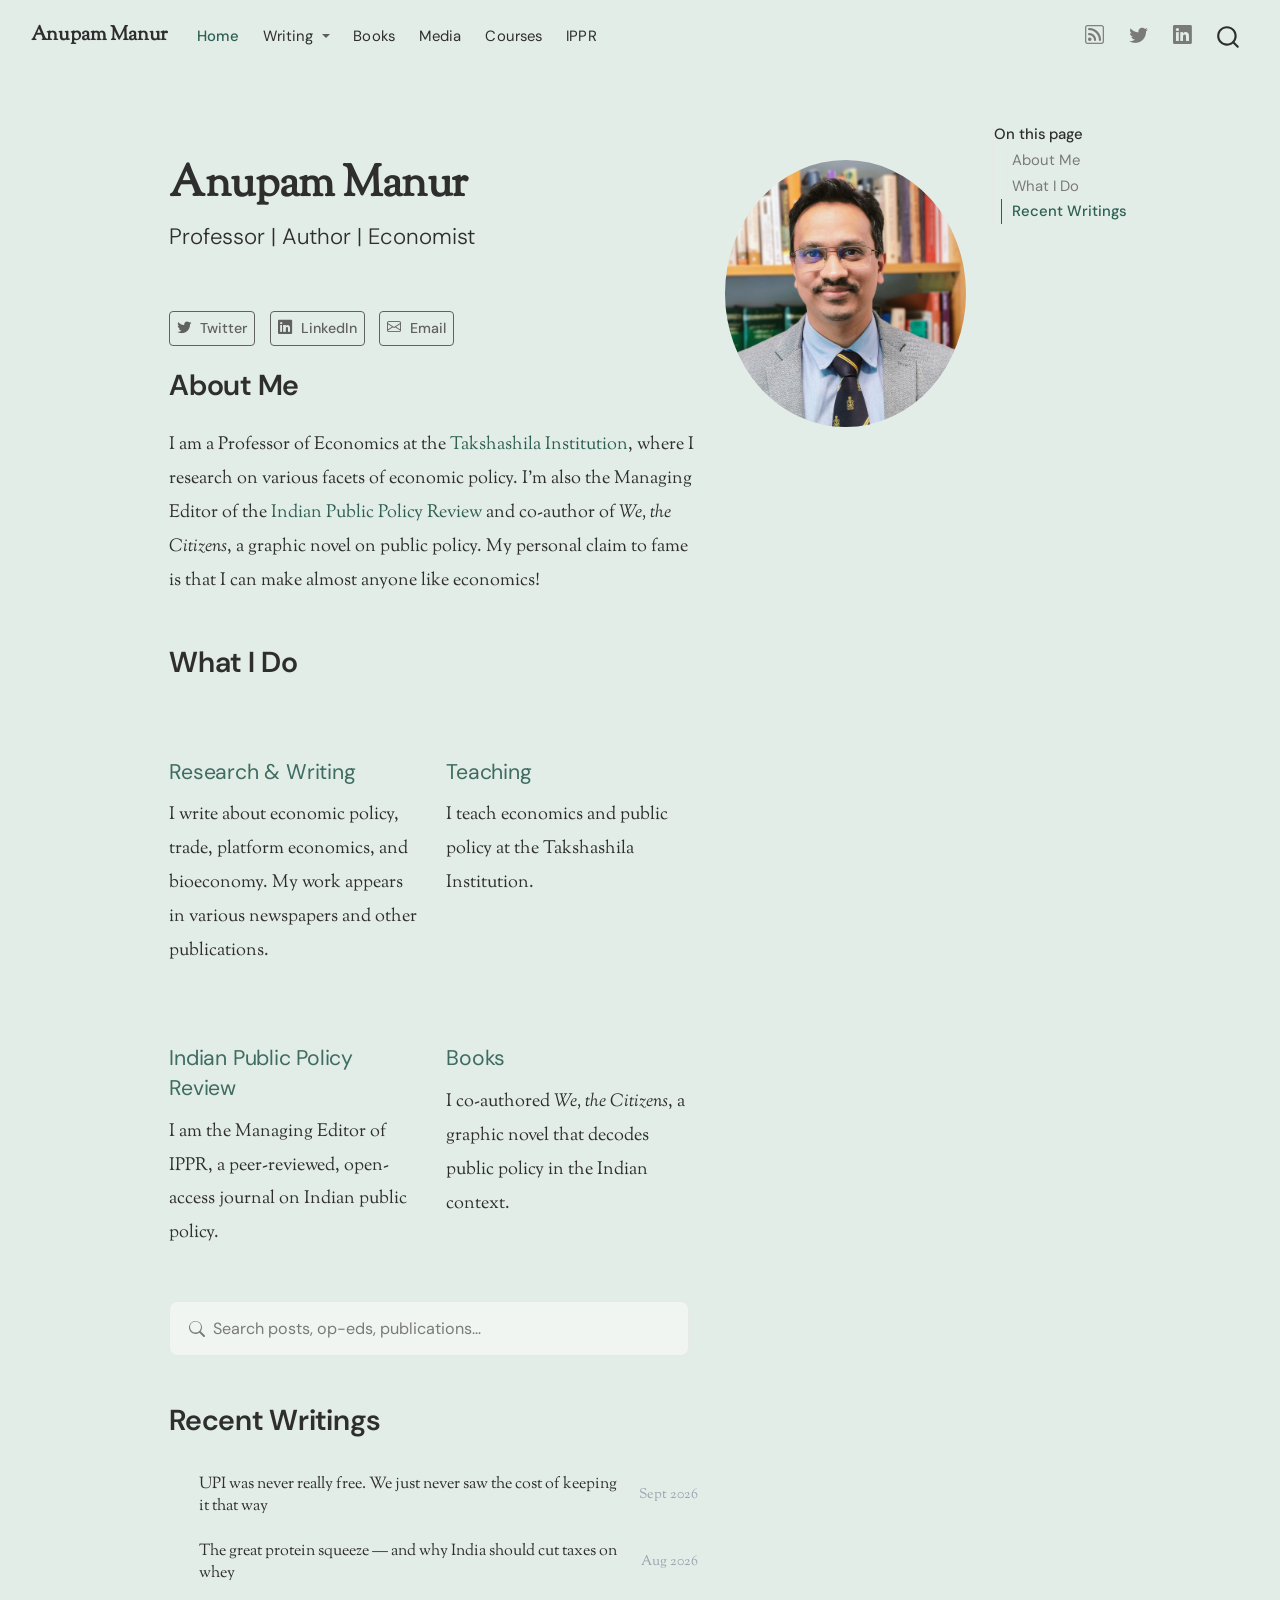
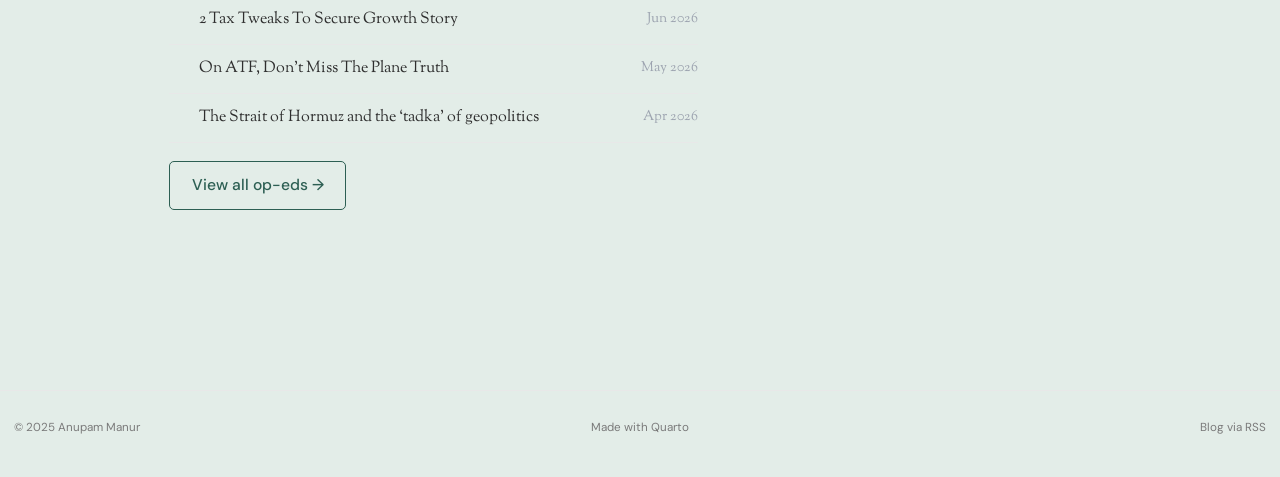
==== commit 08ba630b: "deploy: 43252507ed1776f4f2e3d94f3f52edea53369231" ====
--- a/index.html
+++ b/index.html
@@ -2,7 +2,7 @@
 <html xmlns="http://www.w3.org/1999/xhtml" lang="en" xml:lang="en"><head>
 
 <meta charset="utf-8">
-<meta name="generator" content="quarto-1.10.18">
+<meta name="generator" content="quarto-1.11.9">
 
 <meta name="viewport" content="width=device-width, initial-scale=1.0, user-scalable=yes">
 
@@ -41,13 +41,14 @@
 <script src="site_libs/quarto-listing/quarto-listing.js"></script>
 <script src="site_libs/quarto-html/quarto.js" type="module"></script>
 <script src="site_libs/quarto-html/tabsets/tabsets.js" type="module"></script>
+<script src="site_libs/quarto-html/scrollable-regions/scrollable-regions.js" type="module"></script>
 <script src="site_libs/quarto-html/popper.min.js"></script>
 <script src="site_libs/quarto-html/tippy.umd.min.js"></script>
 <link href="site_libs/quarto-html/tippy.css" rel="stylesheet">
-<link href="site_libs/quarto-html/quarto-syntax-highlighting-64a204ab8560d761af7679ceaba22944.css" rel="stylesheet" id="quarto-text-highlighting-styles">
+<link href="site_libs/quarto-html/quarto-syntax-highlighting-63b5708e65d6cd79cd7618c58d0c21e7.css" rel="stylesheet" id="quarto-text-highlighting-styles">
 <script src="site_libs/bootstrap/bootstrap.min.js"></script>
 <link href="site_libs/bootstrap/bootstrap-icons.css" rel="stylesheet">
-<link href="site_libs/bootstrap/bootstrap-23b89bae9fe5373f5a7150c926eb3b91.min.css" rel="stylesheet" append-hash="true" id="quarto-bootstrap" data-mode="light">
+<link href="site_libs/bootstrap/bootstrap-f9957bf0ad8b781a15be3bc44f450e17.min.css" rel="stylesheet" append-hash="true" id="quarto-bootstrap" data-mode="light">
 <script id="quarto-search-options" type="application/json">{
   "location": "navbar",
   "copy-button": false,
@@ -98,12 +99,6 @@
       window['quarto-listing-loaded']();
     }
   });
-
-  window.addEventListener('hashchange',() => {
-    if (window['quarto-listing-loaded']) {
-      window['quarto-listing-loaded']();
-    }
-  })
   </script>
 <script async="" src="https://www.googletagmanager.com/gtag/js?id=G-LBS91V0JQH"></script>
 
@@ -150,6 +145,8 @@
 <meta property="og:description" content="Economics professor, author, and policy researcher at the Takshashila Institution. Research on economic policy, trade, platform economics, and bioeconomy.">
 <meta property="og:image" content="https://anupammanur.com/images/anupam-profile.jpeg">
 <meta property="og:site_name" content="Anupam Manur">
+<meta property="og:image:height" content="2738">
+<meta property="og:image:width" content="2466">
 <meta name="twitter:title" content="Anupam Manur">
 <meta name="twitter:description" content="Economics professor, author, and policy researcher at the Takshashila Institution. Research on economic policy, trade, platform economics, and bioeconomy.">
 <meta name="twitter:image" content="https://anupammanur.com/images/anupam-profile.jpeg">
@@ -157,19 +154,18 @@
 <meta name="twitter:card" content="summary_large_image">
 </head>
 
-<body class="nav-fixed quarto-light">
+<body class="nav-fixed quarto-light"><a id="quarto-skip-link" class="visually-hidden-focusable" href="#quarto-document-content">Skip to main content</a>
 
 <div id="quarto-search-results"></div>
   <header id="quarto-header" class="headroom fixed-top">
-    <nav class="navbar navbar-expand-lg " data-bs-theme="dark">
+    <nav class="navbar navbar-expand-lg " data-bs-theme="dark" aria-label="Site">
       <div class="navbar-container container-fluid">
       <div class="navbar-brand-container mx-auto">
     <a class="navbar-brand" href="./index.html">
     <span class="navbar-title">Anupam Manur</span>
     </a>
   </div>
-            <div id="quarto-search" class="" title="Search"></div>
-          <button class="navbar-toggler" type="button" data-bs-toggle="collapse" data-bs-target="#navbarCollapse" aria-controls="navbarCollapse" role="menu" aria-expanded="false" aria-label="Toggle navigation" onclick="if (window.quartoToggleHeadroom) { window.quartoToggleHeadroom(); }">
+          <button class="navbar-toggler" type="button" data-bs-toggle="collapse" data-bs-target="#navbarCollapse" aria-controls="navbarCollapse" aria-expanded="false" aria-label="Toggle navigation" onclick="if (window.quartoToggleHeadroom) { window.quartoToggleHeadroom(); }">
   <span class="navbar-toggler-icon"></span>
 </button>
           <div class="collapse navbar-collapse" id="navbarCollapse">
@@ -234,6 +230,7 @@
           </div> <!-- /navcollapse -->
             <div class="quarto-navbar-tools">
 </div>
+            <div id="quarto-search" class="" title="Search"></div>
       </div> <!-- /container-fluid -->
     </nav>
 </header>
@@ -242,7 +239,7 @@
 <!-- sidebar -->
 <!-- margin-sidebar -->
     <div id="quarto-margin-sidebar" class="sidebar margin-sidebar">
-        <nav id="TOC" role="doc-toc" class="toc-active">
+        <nav id="TOC" role="doc-toc" aria-labelledby="toc-title" class="toc-active">
     <h2 id="toc-title">On this page</h2>
   <ul>
   <li><a href="#about-me" id="toc-about-me" class="nav-link active" data-scroll-target="#about-me">About Me</a></li>
@@ -276,7 +273,7 @@
      <span class="about-link-text">Email</span>
   </a>
 </div>
-      <div class="about-contents"><main class="content" id="quarto-document-content">
+      <div class="about-contents"><main class="content" id="quarto-document-content" tabindex="-1">
 
 <section id="about-me" class="level2">
 <h2 data-anchor-id="about-me">About Me</h2>
@@ -412,11 +409,30 @@
       var localhostRegex = new RegExp(/^(?:http|https):\/\/localhost\:?[0-9]*\//);
       var mailtoRegex = new RegExp(/^mailto:/);
         var filterRegex = new RegExp("https:\/\/anupammanur\.com");
+      const newWindowLabel = "(opens in a new tab)";
+      const newWindowNoteId = "quarto-ext-newwindow-label";
+      // Links reference one hidden label through aria-describedby, so the
+      // announcement never changes their accessible name.
+      var describeNewWindow = (link) => {
+        if (!window.document.getElementById(newWindowNoteId)) {
+          var newWindowNote = window.document.createElement("span");
+          newWindowNote.id = newWindowNoteId;
+          newWindowNote.hidden = true;
+          newWindowNote.textContent = newWindowLabel;
+          window.document.body.appendChild(newWindowNote);
+        }
+        var describedBy = (link.getAttribute("aria-describedby") || "").split(/\s+/).filter(Boolean);
+        if (!describedBy.includes(newWindowNoteId)) {
+          describedBy.push(newWindowNoteId);
+          link.setAttribute("aria-describedby", describedBy.join(" "));
+        }
+      }
       var isInternal = (href) => {
           return filterRegex.test(href) || localhostRegex.test(href) || mailtoRegex.test(href);
       }
       // Inspect non-navigation links and adorn them if external
-     var links = window.document.querySelectorAll('a[href]:not(.nav-link):not(.navbar-brand):not(.toc-action):not(.sidebar-link):not(.sidebar-item-toggle):not(.pagination-link):not(.no-external):not([aria-hidden]):not(.dropdown-item):not(.quarto-navigation-tool):not(.about-link)');
+      window.quartoDecorateExternalLinks = function (root) {
+     var links = (root || window.document).querySelectorAll('a[href]:not(.nav-link):not(.navbar-brand):not(.toc-action):not(.sidebar-link):not(.sidebar-item-toggle):not(.pagination-link):not(.no-external):not([aria-hidden]):not(.dropdown-item):not(.quarto-navigation-tool):not(.about-link)');
       for (var i=0; i<links.length; i++) {
         const link = links[i];
         if (!isInternal(link.href)) {
@@ -430,8 +446,70 @@
             if (link.getAttribute("rel") === null) {
               link.setAttribute("rel", "noopener");
             }
-        }
-      }
+            describeNewWindow(link);
+          if (!link.classList.contains('no-external-icon')) {
+          }
+        }
+      }
+      };
+      window.quartoDecorateExternalLinks(window.document);
+    // Esc closes the popup (WCAG 1.4.13) and focus leaving both trigger and
+    // popup closes it (WCAG 2.4.11); tippy handles neither for interactive popups.
+    const hideOnEscAndFocusOut = {
+      name: 'hideOnEscAndFocusOut',
+      defaultValue: true,
+      fn(instance) {
+        const dismiss = () => {
+          // A show scheduled by the trigger delay would otherwise reopen it
+          instance.clearDelayTimeouts();
+          instance.hide();
+        };
+        const onKeyDown = (event) => {
+          if (event.key !== 'Escape') {
+            return;
+          }
+          // Keep Esc from also reaching page handlers (e.g. reveal.js overview),
+          // except an open reveal.js slide menu, which Esc should close too.
+          // The menu handles keys only when its keyboard option is on.
+          const menuHandlesEsc = window.Reveal?.getPlugin?.('menu')?.isOpen() &&
+            window.Reveal.getConfig().menu?.keyboard !== false;
+          if (!menuHandlesEsc) {
+            event.stopPropagation();
+          }
+          if (instance.popper.contains(window.document.activeElement)) {
+            // Disabled while refocusing so the focus trigger does not reopen it
+            instance.disable();
+            instance.reference.focus();
+            instance.enable();
+          }
+          dismiss();
+        };
+        const onFocusOut = (event) => {
+          const target = event.relatedTarget;
+          if (target && !instance.reference.contains(target) &&
+              !instance.popper.contains(target)) {
+            dismiss();
+          }
+        };
+        // On the trigger too: a click trigger (code-annotations: select) has no
+        // blur handling. Attached for the instance's lifetime so leaving the
+        // trigger also cancels a show still pending on the trigger delay.
+        instance.reference.addEventListener('focusout', onFocusOut);
+        return {
+          onShow() {
+            window.document.addEventListener('keydown', onKeyDown, true);
+            instance.popper.addEventListener('focusout', onFocusOut);
+          },
+          onHide() {
+            window.document.removeEventListener('keydown', onKeyDown, true);
+            instance.popper.removeEventListener('focusout', onFocusOut);
+          },
+          onDestroy() {
+            instance.reference.removeEventListener('focusout', onFocusOut);
+          },
+        };
+      },
+    };
     function tippyHover(el, contentFn, onTriggerFn, onUntriggerFn) {
       const config = {
         allowHTML: true,
@@ -445,6 +523,7 @@
         interactiveBorder: 10,
         theme: 'quarto',
         placement: 'bottom-start',
+        plugins: [hideOnEscAndFocusOut],
       };
       if (contentFn) {
         config.content = contentFn;
@@ -607,44 +686,54 @@
           const lineIds = lines.map((line) => {
             return targetCell + "-" + line;
           })
-          let top = null;
-          let height = null;
-          let parent = null;
+          // Each band is positioned against its own containing block, which is
+          // not the offsetParent of the lines, so place it from client rects.
+          const placeBand = (band, firstEl, lastEl, codeBlock) => {
+            const container = band.offsetParent;
+            if (container === null) {
+              return;
+            }
+            const containerRect = container.getBoundingClientRect();
+            // Reveal.js scales slides with a transform, so convert client
+            // pixels back to the CSS pixels of the container.
+            const scale = containerRect.height / container.offsetHeight || 1;
+            const firstRect = firstEl.getBoundingClientRect();
+            const lastRect = lastEl.getBoundingClientRect();
+            const top = (firstRect.top - containerRect.top) / scale - container.clientTop + container.scrollTop;
+            const height = (lastRect.bottom - firstRect.top) / scale;
+            band.style.top = top - 2 + "px";
+            band.style.height = height + 4 + "px";
+            if (codeBlock) {
+              // Without the copy button wrapper, the containing block is wider
+              // than the code block, so span the code block explicitly.
+              const blockRect = codeBlock.getBoundingClientRect();
+              band.style.left = (blockRect.left - containerRect.left) / scale - container.clientLeft + container.scrollLeft + "px";
+              band.style.width = blockRect.width / scale + "px";
+            }
+          };
           if (lineIds.length > 0) {
-              //compute the position of the single el (top and bottom and make a div)
-              const el = window.document.getElementById(lineIds[0]);
-              top = el.offsetTop;
-              height = el.offsetHeight;
-              parent = el.parentElement.parentElement;
-            if (lineIds.length > 1) {
-              const lastEl = window.document.getElementById(lineIds[lineIds.length - 1]);
-              const bottom = lastEl.offsetTop + lastEl.offsetHeight;
-              height = bottom - top;
-            }
-            if (top !== null && height !== null && parent !== null) {
-              // cook up a div (if necessary) and position it 
-              let div = window.document.getElementById("code-annotation-line-highlight");
-              if (div === null) {
-                div = window.document.createElement("div");
-                div.setAttribute("id", "code-annotation-line-highlight");
-                div.style.position = 'absolute';
-                parent.appendChild(div);
-              }
-              div.style.top = top - 2 + "px";
-              div.style.height = height + 4 + "px";
-              div.style.left = 0;
-              let gutterDiv = window.document.getElementById("code-annotation-line-highlight-gutter");
-              if (gutterDiv === null) {
-                gutterDiv = window.document.createElement("div");
-                gutterDiv.setAttribute("id", "code-annotation-line-highlight-gutter");
-                gutterDiv.style.position = 'absolute';
-                const codeCell = window.document.getElementById(targetCell);
-                const gutter = codeCell.querySelector('.code-annotation-gutter');
-                gutter.appendChild(gutterDiv);
-              }
-              gutterDiv.style.top = top - 2 + "px";
-              gutterDiv.style.height = height + 4 + "px";
-            }
+            const el = window.document.getElementById(lineIds[0]);
+            const lastEl = window.document.getElementById(lineIds[lineIds.length - 1]);
+            const parent = el.parentElement.parentElement;
+            // cook up a div (if necessary) and position it
+            let div = window.document.getElementById("code-annotation-line-highlight");
+            if (div === null) {
+              div = window.document.createElement("div");
+              div.setAttribute("id", "code-annotation-line-highlight");
+              div.style.position = 'absolute';
+              parent.appendChild(div);
+            }
+            placeBand(div, el, lastEl, parent.closest("div.sourceCode") || parent);
+            let gutterDiv = window.document.getElementById("code-annotation-line-highlight-gutter");
+            if (gutterDiv === null) {
+              gutterDiv = window.document.createElement("div");
+              gutterDiv.setAttribute("id", "code-annotation-line-highlight-gutter");
+              gutterDiv.style.position = 'absolute';
+              const codeCell = window.document.getElementById(targetCell);
+              const gutter = codeCell.querySelector('.code-annotation-gutter');
+              gutter.appendChild(gutterDiv);
+            }
+            placeBand(gutterDiv, el, lastEl);
             selectedAnnoteEl = annoteEl;
           }
         };
@@ -743,6 +832,9 @@
     }
   });
   </script>
+  <script type="application/javascript">
+  window.quartoScrollableRegionsLabels = {"code":"Scrollable code","output":"Scrollable output"};
+  </script>
 </div> <!-- /content -->
 <footer class="footer">
   <div class="nav-footer">
--- a/site_libs/quarto-html/quarto-syntax-highlighting-63b5708e65d6cd79cd7618c58d0c21e7.css
+++ b/site_libs/quarto-html/quarto-syntax-highlighting-63b5708e65d6cd79cd7618c58d0c21e7.css
@@ -0,0 +1,236 @@
+/* quarto syntax highlight colors */
+:root {
+  --quarto-hl-ot-color: #003B4F;
+  --quarto-hl-at-color: #657422;
+  --quarto-hl-ss-color: #20794D;
+  --quarto-hl-an-color: #5E5E5E;
+  --quarto-hl-fu-color: #4758AB;
+  --quarto-hl-st-color: #20794D;
+  --quarto-hl-cf-color: #003B4F;
+  --quarto-hl-op-color: #5E5E5E;
+  --quarto-hl-er-color: #AD0000;
+  --quarto-hl-bn-color: #AD0000;
+  --quarto-hl-al-color: #AD0000;
+  --quarto-hl-va-color: #111111;
+  --quarto-hl-bu-color: inherit;
+  --quarto-hl-ex-color: inherit;
+  --quarto-hl-pp-color: #AD0000;
+  --quarto-hl-in-color: #5E5E5E;
+  --quarto-hl-vs-color: #20794D;
+  --quarto-hl-wa-color: #5E5E5E;
+  --quarto-hl-do-color: #5E5E5E;
+  --quarto-hl-im-color: #00769E;
+  --quarto-hl-ch-color: #20794D;
+  --quarto-hl-dt-color: #AD0000;
+  --quarto-hl-fl-color: #AD0000;
+  --quarto-hl-co-color: #5E5E5E;
+  --quarto-hl-cv-color: #5E5E5E;
+  --quarto-hl-cn-color: #8f5902;
+  --quarto-hl-sc-color: #5E5E5E;
+  --quarto-hl-dv-color: #AD0000;
+  --quarto-hl-kw-color: #003B4F;
+}
+
+/* other quarto variables */
+:root {
+  --quarto-font-monospace: SFMono-Regular, Menlo, Monaco, Consolas, "Liberation Mono", "Courier New", monospace;
+}
+
+/* syntax highlight based on Pandoc's rules */
+pre > code.sourceCode > span {
+  color: #003B4F;
+}
+
+code.sourceCode > span {
+  color: #003B4F;
+}
+
+div.sourceCode,
+div.sourceCode pre.sourceCode {
+  color: #003B4F;
+}
+
+/* Normal */
+code span {
+  color: #003B4F;
+}
+
+/* Alert */
+code span.al {
+  color: #AD0000;
+  font-style: inherit;
+}
+
+/* Annotation */
+code span.an {
+  color: #5E5E5E;
+  font-style: inherit;
+}
+
+/* Attribute */
+code span.at {
+  color: #657422;
+  font-style: inherit;
+}
+
+/* BaseN */
+code span.bn {
+  color: #AD0000;
+  font-style: inherit;
+}
+
+/* BuiltIn */
+code span.bu {
+  font-style: inherit;
+}
+
+/* ControlFlow */
+code span.cf {
+  color: #003B4F;
+  font-weight: bold;
+  font-style: inherit;
+}
+
+/* Char */
+code span.ch {
+  color: #20794D;
+  font-style: inherit;
+}
+
+/* Constant */
+code span.cn {
+  color: #8f5902;
+  font-style: inherit;
+}
+
+/* Comment */
+code span.co {
+  color: #5E5E5E;
+  font-style: inherit;
+}
+
+/* CommentVar */
+code span.cv {
+  color: #5E5E5E;
+  font-style: italic;
+}
+
+/* Documentation */
+code span.do {
+  color: #5E5E5E;
+  font-style: italic;
+}
+
+/* DataType */
+code span.dt {
+  color: #AD0000;
+  font-style: inherit;
+}
+
+/* DecVal */
+code span.dv {
+  color: #AD0000;
+  font-style: inherit;
+}
+
+/* Error */
+code span.er {
+  color: #AD0000;
+  font-style: inherit;
+}
+
+/* Extension */
+code span.ex {
+  font-style: inherit;
+}
+
+/* Float */
+code span.fl {
+  color: #AD0000;
+  font-style: inherit;
+}
+
+/* Function */
+code span.fu {
+  color: #4758AB;
+  font-style: inherit;
+}
+
+/* Import */
+code span.im {
+  color: #00769E;
+  font-style: inherit;
+}
+
+/* Information */
+code span.in {
+  color: #5E5E5E;
+  font-style: inherit;
+}
+
+/* Keyword */
+code span.kw {
+  color: #003B4F;
+  font-weight: bold;
+  font-style: inherit;
+}
+
+/* Operator */
+code span.op {
+  color: #5E5E5E;
+  font-style: inherit;
+}
+
+/* Other */
+code span.ot {
+  color: #003B4F;
+  font-style: inherit;
+}
+
+/* Preprocessor */
+code span.pp {
+  color: #AD0000;
+  font-style: inherit;
+}
+
+/* SpecialChar */
+code span.sc {
+  color: #5E5E5E;
+  font-style: inherit;
+}
+
+/* SpecialString */
+code span.ss {
+  color: #20794D;
+  font-style: inherit;
+}
+
+/* String */
+code span.st {
+  color: #20794D;
+  font-style: inherit;
+}
+
+/* Variable */
+code span.va {
+  color: #111111;
+  font-style: inherit;
+}
+
+/* VerbatimString */
+code span.vs {
+  color: #20794D;
+  font-style: inherit;
+}
+
+/* Warning */
+code span.wa {
+  color: #5E5E5E;
+  font-style: italic;
+}
+
+.prevent-inlining {
+  content: "</";
+}
+
+/*# sourceMappingURL=054cc16b9e9817627be6994582d2ffb5.css.map */
